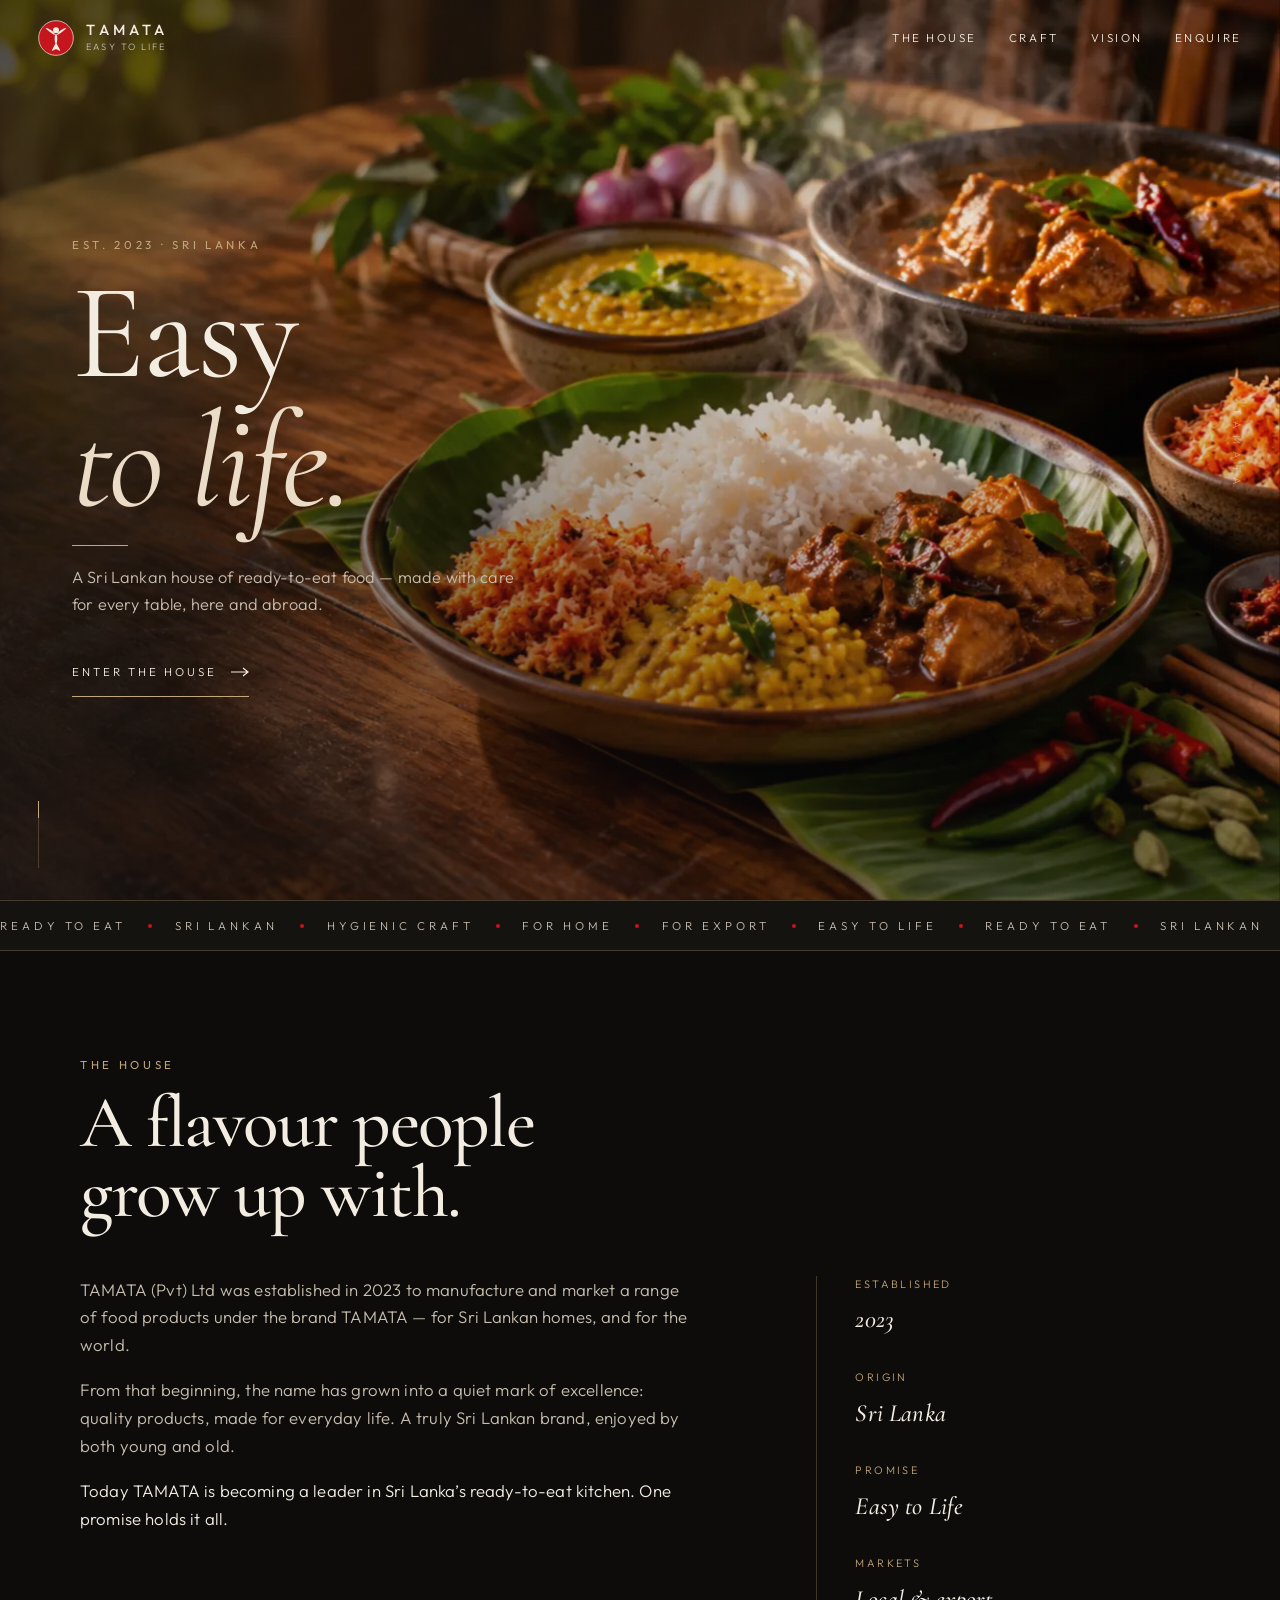
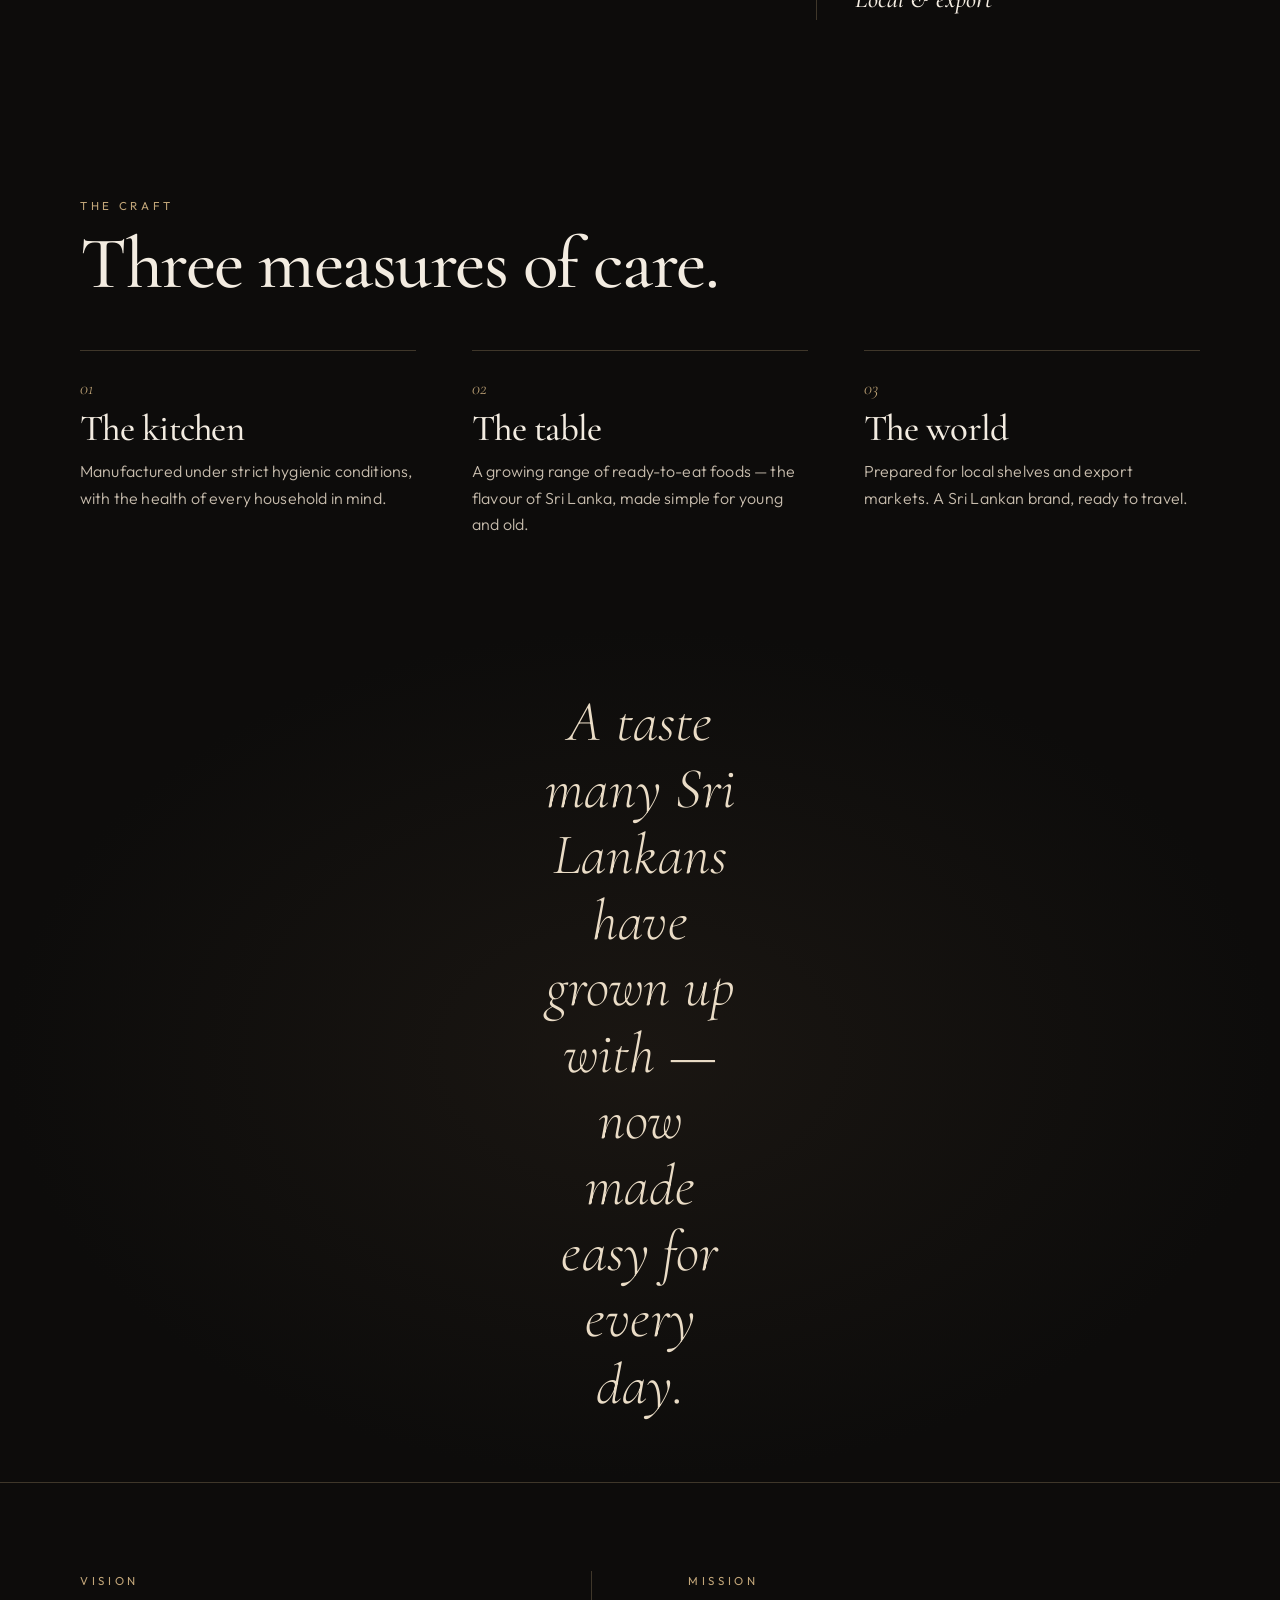
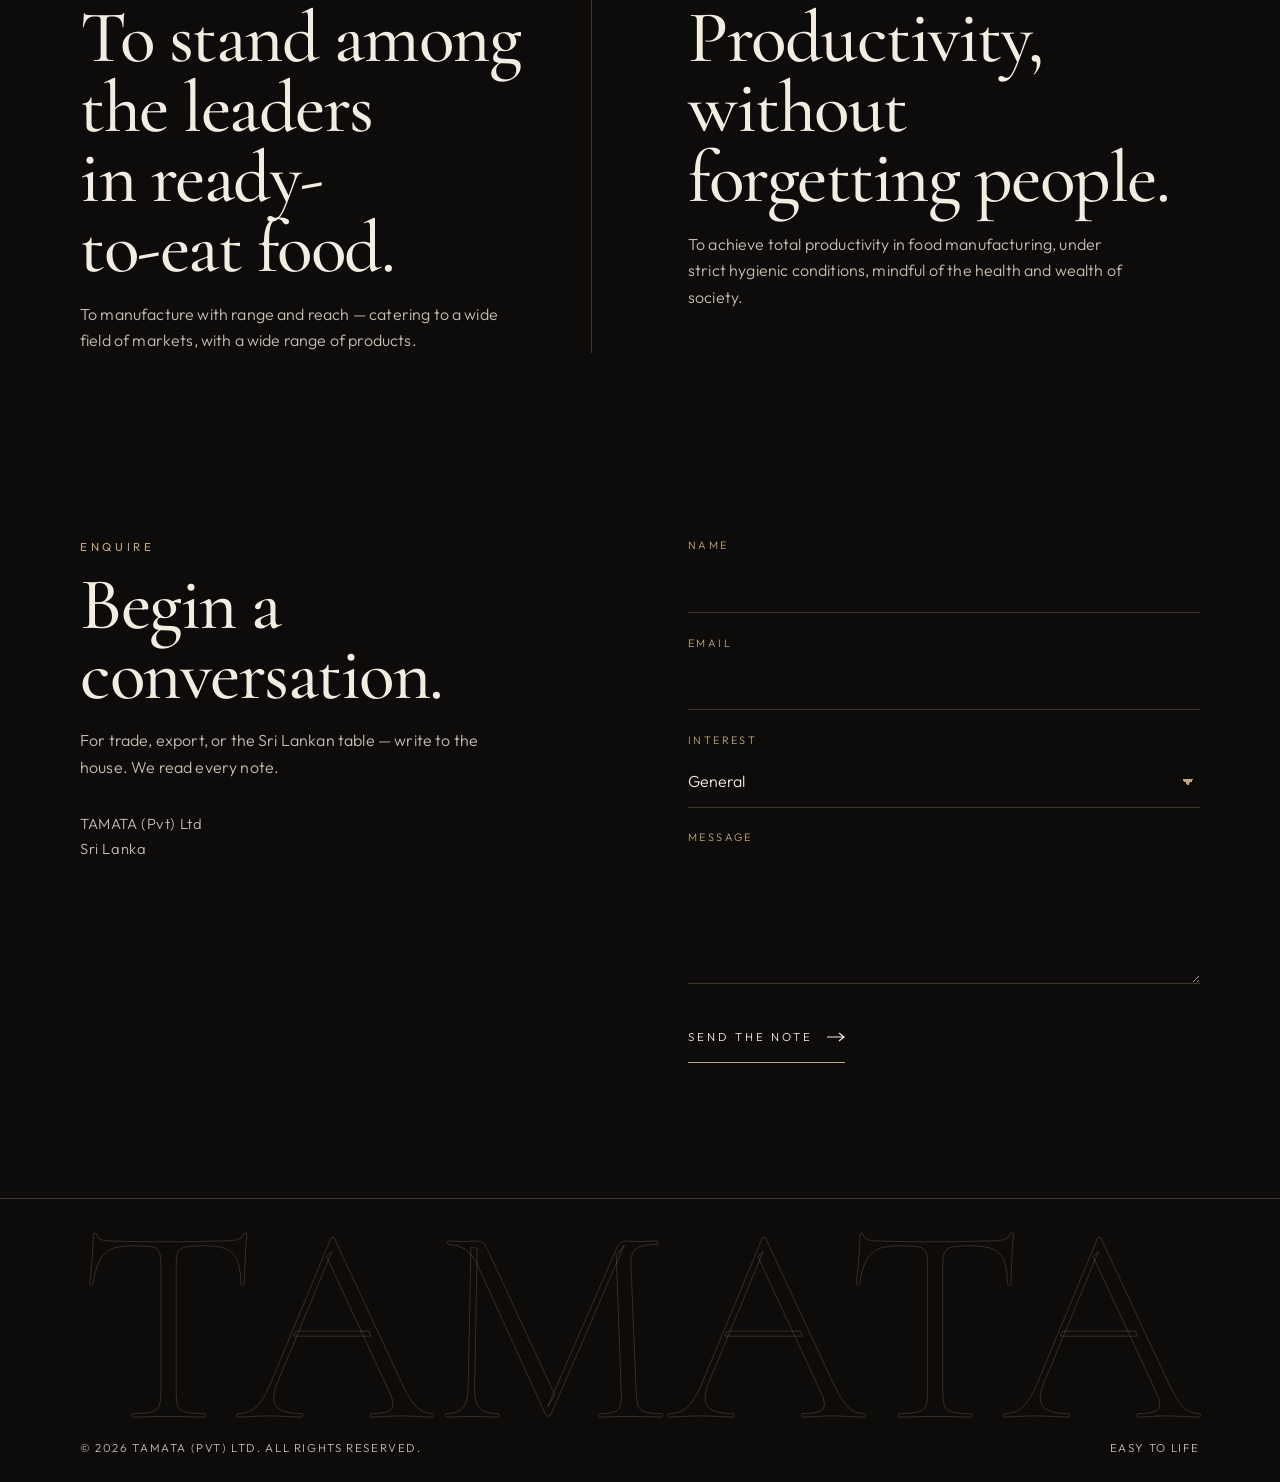
==== index.html @ 681fc290 "Publish the TAMATA Foods luxury one-page site. Co-authored-by: Cursor <cursoragent@cursor.com>" ====
<!DOCTYPE html>
<html lang="en">
<head>
  <script>document.documentElement.classList.add("js")</script>
  <meta charset="utf-8">
  <meta name="viewport" content="width=device-width, initial-scale=1">
  <title>TAMATA — Easy to Life</title>
  <meta name="description" content="TAMATA is a Sri Lankan house of ready-to-eat food, established in 2023. Quality products, made with care for local tables and export markets. Easy to Life.">
  <meta name="theme-color" content="#0d0c0b">
  <meta name="color-scheme" content="dark">
  <link rel="canonical" href="https://tamatafoods.com/">
  <link rel="icon" href="assets/favicon.svg" type="image/svg+xml">
  <link rel="apple-touch-icon" href="assets/apple-touch.png">
  <link rel="manifest" href="site.webmanifest">

  <meta property="og:type" content="website">
  <meta property="og:site_name" content="TAMATA">
  <meta property="og:title" content="TAMATA — Easy to Life">
  <meta property="og:description" content="A Sri Lankan house of ready-to-eat food. Crafted with care for every table — here, and abroad.">
  <meta property="og:url" content="https://tamatafoods.com/">
  <meta property="og:image" content="https://tamatafoods.com/assets/og.jpg">
  <meta property="og:image:width" content="1200">
  <meta property="og:image:height" content="630">
  <meta property="og:locale" content="en_LK">

  <meta name="twitter:card" content="summary_large_image">
  <meta name="twitter:title" content="TAMATA — Easy to Life">
  <meta name="twitter:description" content="A Sri Lankan house of ready-to-eat food. Crafted with care for every table — here, and abroad.">
  <meta name="twitter:image" content="https://tamatafoods.com/assets/og.jpg">

  <link rel="preload" as="image" href="assets/hero-800.webp" imagesrcset="assets/hero-800.webp 800w, assets/hero.webp 1600w" imagesizes="100vw" type="image/webp" fetchpriority="high">
  <link rel="preconnect" href="https://fonts.googleapis.com">
  <link rel="preconnect" href="https://fonts.gstatic.com" crossorigin>
  <link href="https://fonts.googleapis.com/css2?family=Cormorant+Garamond:ital,wght@0,400;0,500;0,600;1,400;1,500&family=Outfit:wght@300;400;500&display=swap" rel="stylesheet">
  <link rel="stylesheet" href="css/styles.css">

  <script type="application/ld+json">
  {
    "@context": "https://schema.org",
    "@graph": [
      {
        "@type": "Organization",
        "@id": "https://tamatafoods.com/#organization",
        "name": "TAMATA (Pvt) Ltd",
        "alternateName": "TAMATA",
        "url": "https://tamatafoods.com/",
        "logo": "https://tamatafoods.com/assets/logo.webp",
        "slogan": "Easy to Life",
        "foundingDate": "2023",
        "description": "TAMATA manufactures and markets ready-to-eat food products for Sri Lankan and export markets.",
        "address": {
          "@type": "PostalAddress",
          "addressCountry": "LK"
        },
        "brand": {
          "@type": "Brand",
          "name": "TAMATA"
        }
      },
      {
        "@type": "WebSite",
        "@id": "https://tamatafoods.com/#website",
        "url": "https://tamatafoods.com/",
        "name": "TAMATA",
        "publisher": { "@id": "https://tamatafoods.com/#organization" },
        "inLanguage": "en"
      }
    ]
  }
  </script>
</head>
<body>
  <a class="skip" href="#main">Skip to content</a>
  <div class="grain" aria-hidden="true"></div>

  <header class="nav" id="nav">
    <a class="brand" href="#top" aria-label="TAMATA home">
      <img class="brand-mark" src="assets/mark.svg" width="36" height="36" alt="">
      <span class="brand-text">
        <strong>TAMATA</strong>
        <small>Easy to Life</small>
      </span>
    </a>

    <nav class="nav-links" aria-label="Primary">
      <a href="#story">The house</a>
      <a href="#craft">Craft</a>
      <a href="#vision">Vision</a>
      <a href="#contact">Enquire</a>
    </nav>

    <button class="nav-toggle" type="button" aria-expanded="false" aria-controls="menu" aria-label="Open menu">
      <span></span>
      <span></span>
    </button>
  </header>

  <div class="menu" id="menu" hidden>
    <a href="#story">The house</a>
    <a href="#craft">Craft</a>
    <a href="#vision">Vision</a>
    <a href="#contact">Enquire</a>
  </div>

  <main id="main">
    <section class="hero" id="top">
      <picture class="hero-media">
        <source type="image/webp" srcset="assets/hero-800.webp 800w, assets/hero.webp 1600w" sizes="100vw">
        <img
          src="assets/hero.jpg"
          srcset="assets/hero-800.jpg 800w, assets/hero.jpg 1600w"
          sizes="100vw"
          width="1600"
          height="901"
          alt="Sri Lankan rice and curry served on a banana leaf, with dhal, sambol and spices"
          fetchpriority="high"
          decoding="async"
        >
      </picture>
      <div class="hero-veil"></div>

      <div class="hero-copy">
        <p class="eyebrow reveal">Est. 2023 · Sri Lanka</p>
        <h1 class="reveal delay-1">
          Easy<br>
          <em>to life.</em>
        </h1>
        <span class="rule reveal delay-2"></span>
        <p class="lede reveal delay-3">A Sri Lankan house of ready-to-eat food — made with care for every table, here and abroad.</p>
        <a class="cta reveal delay-4" href="#story">
          <span>Enter the house</span>
          <svg width="18" height="10" viewBox="0 0 18 10" aria-hidden="true"><path d="M0 5h16M12 1l5 4-5 4" fill="none" stroke="currentColor" stroke-width="1.2"/></svg>
        </a>
      </div>

      <p class="hero-spine" aria-hidden="true">TAMATA</p>
      <a class="scroll-cue" href="#story" aria-label="Scroll to the story">
        <i></i>
      </a>
    </section>

    <div class="ticker" aria-hidden="true">
      <div class="ticker-track">
        <span>Ready to eat</span><i></i>
        <span>Sri Lankan</span><i></i>
        <span>Hygienic craft</span><i></i>
        <span>For home</span><i></i>
        <span>For export</span><i></i>
        <span>Easy to life</span><i></i>
        <span>Ready to eat</span><i></i>
        <span>Sri Lankan</span><i></i>
        <span>Hygienic craft</span><i></i>
        <span>For home</span><i></i>
        <span>For export</span><i></i>
        <span>Easy to life</span><i></i>
      </div>
    </div>

    <section class="story" id="story">
      <div class="wrap">
        <div class="story-intro reveal">
          <p class="eyebrow">The house</p>
          <h2>A flavour people<br>grow up with.</h2>
        </div>

        <div class="story-grid">
          <div class="story-copy reveal">
            <p>TAMATA (Pvt) Ltd was established in 2023 to manufacture and market a range of food products under the brand TAMATA — for Sri Lankan homes, and for the world.</p>
            <p>From that beginning, the name has grown into a quiet mark of excellence: quality products, made for everyday life. A truly Sri Lankan brand, enjoyed by both young and old.</p>
            <p class="story-end">Today TAMATA is becoming a leader in Sri Lanka’s ready-to-eat kitchen. One promise holds it all.</p>
          </div>

          <aside class="facts reveal delay-1">
            <div>
              <span>Established</span>
              <strong>2023</strong>
            </div>
            <div>
              <span>Origin</span>
              <strong>Sri Lanka</strong>
            </div>
            <div>
              <span>Promise</span>
              <strong>Easy to Life</strong>
            </div>
            <div>
              <span>Markets</span>
              <strong>Local &amp; export</strong>
            </div>
          </aside>
        </div>
      </div>
    </section>

    <section class="craft" id="craft">
      <div class="wrap">
        <header class="section-head reveal">
          <p class="eyebrow">The craft</p>
          <h2>Three measures of care.</h2>
        </header>

        <ol class="pillars">
          <li class="reveal">
            <span>01</span>
            <h3>The kitchen</h3>
            <p>Manufactured under strict hygienic conditions, with the health of every household in mind.</p>
          </li>
          <li class="reveal delay-1">
            <span>02</span>
            <h3>The table</h3>
            <p>A growing range of ready-to-eat foods — the flavour of Sri Lanka, made simple for young and old.</p>
          </li>
          <li class="reveal delay-2">
            <span>03</span>
            <h3>The world</h3>
            <p>Prepared for local shelves and export markets. A Sri Lankan brand, ready to travel.</p>
          </li>
        </ol>
      </div>
    </section>

    <section class="statement" aria-label="Brand promise">
      <blockquote class="reveal">
        <p>A taste many Sri Lankans have grown up with — now made easy for every day.</p>
      </blockquote>
    </section>

    <section class="vision" id="vision">
      <div class="wrap vision-grid">
        <article class="reveal">
          <p class="eyebrow">Vision</p>
          <h2>To stand among the leaders in ready-to-eat food.</h2>
          <p>To manufacture with range and reach — catering to a wide field of markets, with a wide range of products.</p>
        </article>
        <article class="reveal delay-1">
          <p class="eyebrow">Mission</p>
          <h2>Productivity, without forgetting people.</h2>
          <p>To achieve total productivity in food manufacturing, under strict hygienic conditions, mindful of the health and wealth of society.</p>
        </article>
      </div>
    </section>

    <section class="contact" id="contact">
      <div class="wrap contact-grid">
        <div class="contact-copy reveal">
          <p class="eyebrow">Enquire</p>
          <h2>Begin a conversation.</h2>
          <p>For trade, export, or the Sri Lankan table — write to the house. We read every note.</p>
          <p class="contact-meta">TAMATA (Pvt) Ltd<br>Sri Lanka</p>
        </div>

        <form class="form reveal delay-1" name="contact" method="POST" data-netlify="true" netlify-honeypot="bot-field" action="/#contact">
          <input type="hidden" name="form-name" value="contact">
          <p class="honeypot" aria-hidden="true">
            <label>Don’t fill this in <input name="bot-field" tabindex="-1" autocomplete="off"></label>
          </p>

          <label>
            <span>Name</span>
            <input type="text" name="name" required autocomplete="name">
          </label>
          <label>
            <span>Email</span>
            <input type="email" name="email" required autocomplete="email">
          </label>
          <label>
            <span>Interest</span>
            <select name="interest">
              <option value="General">General</option>
              <option value="Local trade">Local trade</option>
              <option value="Export">Export</option>
              <option value="Partnership">Partnership</option>
            </select>
          </label>
          <label>
            <span>Message</span>
            <textarea name="message" rows="4" required></textarea>
          </label>
          <button class="cta" type="submit">
            <span>Send the note</span>
            <svg width="18" height="10" viewBox="0 0 18 10" aria-hidden="true"><path d="M0 5h16M12 1l5 4-5 4" fill="none" stroke="currentColor" stroke-width="1.2"/></svg>
          </button>
          <p class="form-status" role="status" aria-live="polite"></p>
        </form>
      </div>
    </section>
  </main>

  <footer class="footer">
    <p class="footer-word" aria-hidden="true">TAMATA</p>
    <div class="wrap footer-bar">
      <p>© <span id="year">2026</span> TAMATA (Pvt) Ltd. All rights reserved.</p>
      <p>Easy to Life</p>
    </div>
  </footer>

  <script src="js/main.js" defer></script>
</body>
</html>
---- css/styles.css ----
:root {
  --ink: #0d0c0b;
  --ink-2: #151310;
  --ink-3: #1c1915;
  --cream: #f3ece1;
  --cream-dim: #c8bdae;
  --gold: #c2a679;
  --gold-soft: rgba(194, 166, 121, 0.28);
  --red: #c4161c;
  --ease: cubic-bezier(0.22, 1, 0.36, 1);
  --nav: 4.75rem;
}

*,
*::before,
*::after {
  box-sizing: border-box;
  margin: 0;
  padding: 0;
}

html {
  scroll-behavior: smooth;
  scroll-padding-top: var(--nav);
  background: var(--ink);
}

body {
  font-family: Outfit, "Segoe UI", sans-serif;
  font-weight: 300;
  color: var(--cream);
  background: var(--ink);
  line-height: 1.65;
  letter-spacing: 0.01em;
  overflow-x: hidden;
  -webkit-font-smoothing: antialiased;
  text-rendering: optimizeLegibility;
}

img,
svg {
  display: block;
  max-width: 100%;
}

a {
  color: inherit;
  text-decoration: none;
}

button,
input,
select,
textarea {
  font: inherit;
  color: inherit;
  background: none;
  border: 0;
}

button {
  cursor: pointer;
}

h1,
h2,
h3 {
  font-family: "Cormorant Garamond", Palatino, serif;
  font-weight: 500;
  line-height: 0.95;
  letter-spacing: -0.02em;
  text-wrap: balance;
}

.skip {
  position: absolute;
  left: 1rem;
  top: -4rem;
  z-index: 200;
  padding: 0.6rem 1rem;
  background: var(--cream);
  color: var(--ink);
}

.skip:focus {
  top: 1rem;
}

.grain {
  position: fixed;
  inset: 0;
  z-index: 90;
  pointer-events: none;
  opacity: 0.035;
  mix-blend-mode: overlay;
  background-image: url("data:image/svg+xml;utf8,<svg xmlns='http://www.w3.org/2000/svg' width='180' height='180'><filter id='n'><feTurbulence type='fractalNoise' baseFrequency='.85' numOctaves='2' stitchTiles='stitch'/></filter><rect width='100%' height='100%' filter='url(%23n)'/></svg>");
}

.wrap {
  width: min(1120px, calc(100% - 3rem));
  margin-inline: auto;
}

.eyebrow {
  font-size: 0.72rem;
  font-weight: 400;
  letter-spacing: 0.32em;
  text-transform: uppercase;
  color: var(--gold);
}

.rule {
  display: block;
  width: 3.5rem;
  height: 1px;
  background: var(--gold);
}

/* Nav */
.nav {
  position: fixed;
  inset: 0 0 auto;
  z-index: 100;
  display: flex;
  align-items: center;
  justify-content: space-between;
  height: var(--nav);
  padding: 0 1.5rem;
  transition: background 0.5s var(--ease), backdrop-filter 0.5s var(--ease), border-color 0.5s var(--ease);
  border-bottom: 1px solid transparent;
}

.nav.is-scrolled {
  background: rgba(13, 12, 11, 0.72);
  backdrop-filter: blur(18px);
  -webkit-backdrop-filter: blur(18px);
  border-bottom-color: var(--gold-soft);
}

.nav.is-scrolled .nav-links a {
  text-shadow: none;
}

.brand {
  display: flex;
  align-items: center;
  gap: 0.75rem;
}

.brand-mark {
  width: 36px;
  height: 36px;
}

.brand-text {
  display: flex;
  flex-direction: column;
  line-height: 1;
}

.brand-text strong {
  font-family: Outfit, sans-serif;
  font-size: 0.92rem;
  font-weight: 500;
  letter-spacing: 0.28em;
}

.brand-text small {
  margin-top: 0.28rem;
  font-size: 0.58rem;
  letter-spacing: 0.22em;
  text-transform: uppercase;
  color: var(--cream-dim);
}

.nav-links {
  display: none;
  gap: 2rem;
}

.nav-links a {
  font-size: 0.72rem;
  letter-spacing: 0.22em;
  text-transform: uppercase;
  color: var(--cream);
  position: relative;
  text-shadow: 0 1px 10px rgba(13, 12, 11, 0.4);
}

.nav-links a::after {
  content: "";
  position: absolute;
  left: 0;
  bottom: -0.35rem;
  width: 100%;
  height: 1px;
  background: var(--gold);
  transform: scaleX(0);
  transform-origin: left;
  transition: transform 0.45s var(--ease);
}

.nav-links a:hover,
.nav-links a:focus-visible {
  color: var(--cream);
}

.nav-links a:hover::after,
.nav-links a:focus-visible::after {
  transform: scaleX(1);
}

.nav-toggle {
  width: 2.2rem;
  height: 1.4rem;
  position: relative;
}

.nav-toggle span {
  position: absolute;
  left: 0;
  width: 100%;
  height: 1px;
  background: var(--cream);
  transition: transform 0.4s var(--ease), top 0.4s var(--ease);
}

.nav-toggle span:first-child {
  top: 0.35rem;
}

.nav-toggle span:last-child {
  top: 0.95rem;
}

.nav-toggle.is-open span:first-child {
  top: 0.65rem;
  transform: rotate(40deg);
}

.nav-toggle.is-open span:last-child {
  top: 0.65rem;
  transform: rotate(-40deg);
}

.menu {
  position: fixed;
  inset: 0;
  z-index: 95;
  background: var(--ink);
  display: flex;
  flex-direction: column;
  justify-content: center;
  gap: 1.4rem;
  padding: 5rem 1.75rem;
}

.menu[hidden] {
  display: none;
}

.menu a {
  font-family: "Cormorant Garamond", serif;
  font-size: clamp(2.4rem, 10vw, 4rem);
  font-style: italic;
  color: var(--cream);
}

.menu a:hover,
.menu a:focus-visible {
  color: var(--gold);
}

body.menu-open {
  overflow: hidden;
}

/* Hero */
.hero {
  position: relative;
  min-height: 100svh;
  display: flex;
  flex-direction: column;
  overflow: hidden;
}

.hero-media {
  position: relative;
  height: 58svh;
  min-height: 18rem;
  width: 100%;
}

.hero-media img {
  position: absolute;
  inset: 0;
  width: 100%;
  height: 100%;
  object-fit: cover;
  object-position: 78% 50%;
  animation: ken 22s var(--ease) both;
}

.hero-veil {
  position: absolute;
  top: 0;
  left: 0;
  right: 0;
  height: 58svh;
  background:
    linear-gradient(180deg, rgba(13, 12, 11, 0.42) 0%, rgba(13, 12, 11, 0.08) 42%, rgba(13, 12, 11, 0.55) 100%);
  pointer-events: none;
}

.hero-copy {
  position: relative;
  z-index: 2;
  width: min(720px, calc(100% - 3rem));
  margin: 0;
  padding: 2.1rem 1.5rem 4.2rem;
  background: var(--ink);
}

.hero h1 {
  margin: 0.9rem 0 1.15rem;
  font-size: clamp(4.2rem, 16vw, 8.5rem);
  font-weight: 400;
}

.hero h1 em {
  font-style: italic;
  color: #eadcc6;
}

.hero .lede {
  max-width: 28rem;
  margin: 1.15rem 0 1.8rem;
  color: var(--cream-dim);
  font-size: 1.02rem;
}

.hero-spine {
  display: none;
}

.scroll-cue {
  position: absolute;
  right: 1.4rem;
  bottom: 1.6rem;
  z-index: 2;
  width: 1px;
  height: 4.2rem;
  background: var(--gold-soft);
}

.scroll-cue i {
  display: block;
  width: 1px;
  height: 1.1rem;
  background: var(--gold);
  animation: drip 2.2s var(--ease) infinite;
}

.cta {
  display: inline-flex;
  align-items: center;
  gap: 0.85rem;
  padding: 0.95rem 0;
  font-size: 0.72rem;
  letter-spacing: 0.26em;
  text-transform: uppercase;
  color: var(--cream);
  border-bottom: 1px solid var(--gold);
  width: fit-content;
  transition: gap 0.45s var(--ease), color 0.3s var(--ease);
}

.cta:hover,
.cta:focus-visible {
  gap: 1.15rem;
  color: var(--gold);
}

/* Ticker */
.ticker {
  border-block: 1px solid var(--gold-soft);
  overflow: hidden;
  padding: 0.95rem 0;
  background: var(--ink-2);
}

.ticker-track {
  display: flex;
  align-items: center;
  gap: 1.4rem;
  width: max-content;
  animation: marquee 38s linear infinite;
  font-size: 0.72rem;
  letter-spacing: 0.34em;
  text-transform: uppercase;
  color: var(--cream-dim);
}

.ticker-track i {
  width: 4px;
  height: 4px;
  border-radius: 50%;
  background: var(--red);
  flex: 0 0 auto;
}

/* Story */
.story,
.craft,
.vision,
.contact {
  scroll-margin-top: 1rem;
}

.story {
  padding: 6.5rem 0 5rem;
}

.story-intro h2,
.section-head h2,
.vision h2,
.contact h2 {
  margin-top: 0.85rem;
  font-size: clamp(2.4rem, 7vw, 4.6rem);
}

.story-grid {
  display: grid;
  gap: 2.8rem;
  margin-top: 3rem;
}

.story-copy p + p {
  margin-top: 1.1rem;
}

.story-copy {
  color: var(--cream-dim);
  font-size: 1.05rem;
  max-width: 38rem;
}

.story-end {
  color: var(--cream);
}

.facts {
  display: grid;
  grid-template-columns: 1fr 1fr;
  gap: 1.5rem 1.2rem;
  align-content: start;
  padding-top: 0.4rem;
  border-top: 1px solid var(--gold-soft);
}

.facts span {
  display: block;
  font-size: 0.68rem;
  letter-spacing: 0.22em;
  text-transform: uppercase;
  color: var(--gold);
  margin-bottom: 0.35rem;
}

.facts strong {
  font-family: "Cormorant Garamond", serif;
  font-size: 1.55rem;
  font-weight: 500;
  font-style: italic;
}

/* Craft */
.craft {
  padding: 6rem 0 5.5rem;
}

.pillars {
  list-style: none;
  display: grid;
  gap: 2.4rem;
  margin-top: 3.2rem;
  counter-reset: none;
}

.pillars li {
  padding-top: 1.4rem;
  border-top: 1px solid var(--gold-soft);
}

.pillars span {
  font-family: "Cormorant Garamond", serif;
  font-size: 1.15rem;
  font-style: italic;
  color: var(--gold);
}

.pillars h3 {
  margin: 0.55rem 0 0.7rem;
  font-size: 2.3rem;
}

.pillars p {
  color: var(--cream-dim);
  max-width: 22rem;
}

/* Statement */
.statement {
  min-height: 70svh;
  display: grid;
  place-items: center;
  padding: 4rem 1.5rem;
  background:
    radial-gradient(ellipse at center, #1a1612 0%, var(--ink) 70%);
}

.statement blockquote {
  max-width: 18ch;
  text-align: center;
}

.statement p {
  font-family: "Cormorant Garamond", serif;
  font-size: clamp(2rem, 7vw, 3.6rem);
  font-style: italic;
  line-height: 1.15;
  color: #eadcc6;
}

/* Vision */
.vision {
  padding: 5.5rem 0;
  border-top: 1px solid var(--gold-soft);
}

.vision-grid {
  display: grid;
  gap: 3.2rem;
}

.vision p:not(.eyebrow) {
  margin-top: 1.1rem;
  color: var(--cream-dim);
  max-width: 28rem;
}

/* Contact */
.contact {
  padding: 6rem 0;
}

.contact-grid {
  display: grid;
  gap: 3rem;
}

.contact-copy p:not(.eyebrow) {
  margin-top: 1.1rem;
  color: var(--cream-dim);
  max-width: 28rem;
}

.contact-meta {
  margin-top: 2rem !important;
  font-size: 0.92rem;
  letter-spacing: 0.04em;
}

.form {
  display: grid;
  gap: 1.35rem;
}

.form label {
  display: grid;
  gap: 0.45rem;
}

.form label span {
  font-size: 0.68rem;
  letter-spacing: 0.22em;
  text-transform: uppercase;
  color: var(--gold);
}

.form input,
.form select,
.form textarea {
  width: 100%;
  padding: 0.7rem 0 0.75rem;
  border-bottom: 1px solid var(--gold-soft);
  border-radius: 0;
  outline: none;
  transition: border-color 0.3s var(--ease);
}

.form textarea {
  resize: vertical;
  min-height: 6.5rem;
}

.form input:focus,
.form select:focus,
.form textarea:focus {
  border-bottom-color: var(--gold);
}

.form select {
  appearance: none;
  background-image: linear-gradient(45deg, transparent 50%, var(--gold) 50%), linear-gradient(135deg, var(--gold) 50%, transparent 50%);
  background-position: calc(100% - 12px) 50%, calc(100% - 6px) 50%;
  background-size: 6px 6px, 6px 6px;
  background-repeat: no-repeat;
}

.form .cta {
  margin-top: 0.4rem;
  justify-self: start;
}

.form-status {
  min-height: 1.2em;
  font-size: 0.92rem;
  color: var(--gold);
}

.honeypot {
  position: absolute;
  left: -9999px;
  height: 0;
  overflow: hidden;
}

.form.is-sent {
  pointer-events: none;
}

/* Footer */
.footer {
  overflow: hidden;
  border-top: 1px solid var(--gold-soft);
}

.footer-word {
  font-family: "Cormorant Garamond", serif;
  font-size: 22vw;
  line-height: 0.78;
  text-align: center;
  color: transparent;
  -webkit-text-stroke: 1px rgba(194, 166, 121, 0.22);
  user-select: none;
  margin-top: 1.2rem;
}

.footer-bar {
  display: flex;
  justify-content: space-between;
  flex-wrap: wrap;
  gap: 1rem;
  padding: 0 0 1.6rem;
  font-size: 0.72rem;
  letter-spacing: 0.14em;
  text-transform: uppercase;
  color: var(--cream-dim);
}

/* Reveals */
.reveal {
  opacity: 0;
  transform: translateY(22px);
  animation: rise 1s var(--ease) forwards;
}

.delay-1 { animation-delay: 0.12s; transition-delay: 0.12s; }
.delay-2 { animation-delay: 0.22s; transition-delay: 0.22s; }
.delay-3 { animation-delay: 0.34s; transition-delay: 0.34s; }
.delay-4 { animation-delay: 0.46s; transition-delay: 0.46s; }

.hero .reveal {
  animation-play-state: running;
}

html.js main .story .reveal,
html.js main .craft .reveal,
html.js main .statement .reveal,
html.js main .vision .reveal,
html.js main .contact .reveal {
  animation: none;
  opacity: 0;
  transform: translateY(28px);
  transition: opacity 0.9s var(--ease), transform 0.9s var(--ease);
}

html.js main .is-in .reveal,
html.js main .reveal.is-in {
  opacity: 1;
  transform: none;
}

@keyframes rise {
  to {
    opacity: 1;
    transform: none;
  }
}

@keyframes ken {
  from { transform: scale(1.08); }
  to { transform: scale(1); }
}

@keyframes drip {
  0% { transform: translateY(0); opacity: 1; }
  80%, 100% { transform: translateY(3rem); opacity: 0; }
}

@keyframes marquee {
  from { transform: translateX(0); }
  to { transform: translateX(-50%); }
}

/* Focus */
:focus-visible {
  outline: 1px solid var(--gold);
  outline-offset: 4px;
}

::selection {
  background: var(--red);
  color: #fff;
}

/* Desktop */
@media (min-width: 860px) {
  .wrap {
    width: min(1120px, calc(100% - 5.5rem));
  }

  .nav {
    padding: 0 2.4rem;
  }

  .nav-toggle {
    display: none;
  }

  .nav-links {
    display: flex;
  }

  .hero {
    display: grid;
    align-items: center;
  }

  .hero-media {
    position: absolute;
    inset: 0;
    height: auto;
    min-height: 0;
  }

  .hero-media img {
    object-position: center right;
  }

  .hero-veil {
    inset: 0;
    height: auto;
    background:
      linear-gradient(90deg, rgba(13, 12, 11, 0.62) 0%, rgba(13, 12, 11, 0.28) 38%, rgba(13, 12, 11, 0.05) 68%, transparent 100%),
      linear-gradient(180deg, rgba(13, 12, 11, 0.35) 0%, transparent 28%, rgba(13, 12, 11, 0.45) 100%);
  }

  .hero-copy {
    margin: 2rem 0 0 4.5rem;
    padding: 0;
    background: none;
  }

  .hero-spine {
    display: block;
    position: absolute;
    right: 2.2rem;
    top: 50%;
    z-index: 2;
    writing-mode: vertical-rl;
    letter-spacing: 0.62em;
    font-size: 0.68rem;
    text-transform: uppercase;
    color: rgba(243, 236, 225, 0.42);
    transform: translateY(-50%);
  }

  .scroll-cue {
    left: 2.4rem;
    right: auto;
    bottom: 2rem;
  }

  .story-grid {
    grid-template-columns: 1.25fr 0.75fr;
    gap: 6rem;
    align-items: start;
  }

  .facts {
    border-top: 0;
    border-left: 1px solid var(--gold-soft);
    padding: 0 0 0 2.4rem;
    grid-template-columns: 1fr;
    gap: 1.8rem;
  }

  .pillars {
    grid-template-columns: repeat(3, 1fr);
    gap: 3.5rem;
  }

  .vision-grid,
  .contact-grid {
    grid-template-columns: 1fr 1fr;
    gap: 6rem;
    align-items: start;
  }

  .vision-grid article:first-child {
    padding-right: 2rem;
    border-right: 1px solid var(--gold-soft);
  }
}

@media (prefers-reduced-motion: reduce) {
  html { scroll-behavior: auto; }
  *,
  *::before,
  *::after {
    animation: none !important;
    transition: none !important;
  }
  .reveal {
    opacity: 1;
    transform: none;
  }
  .hero-media img {
    transform: none;
  }
}
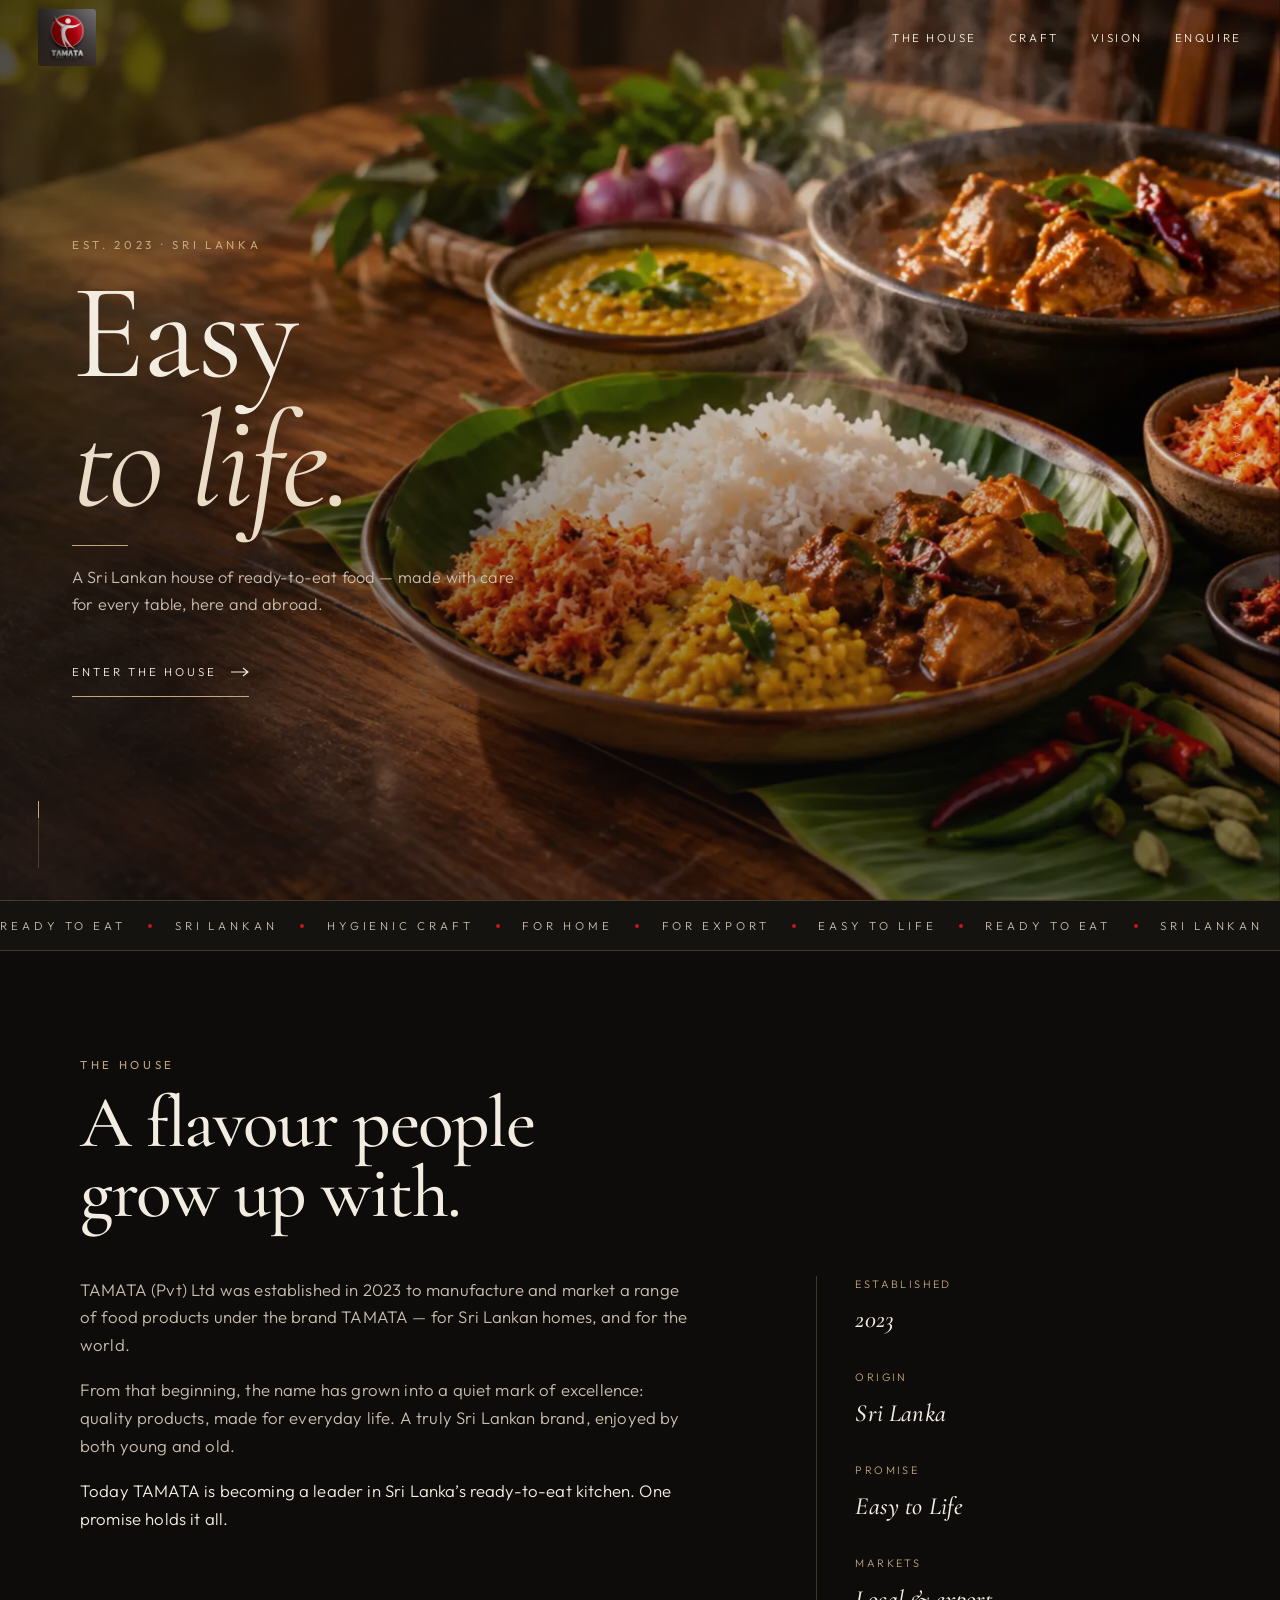
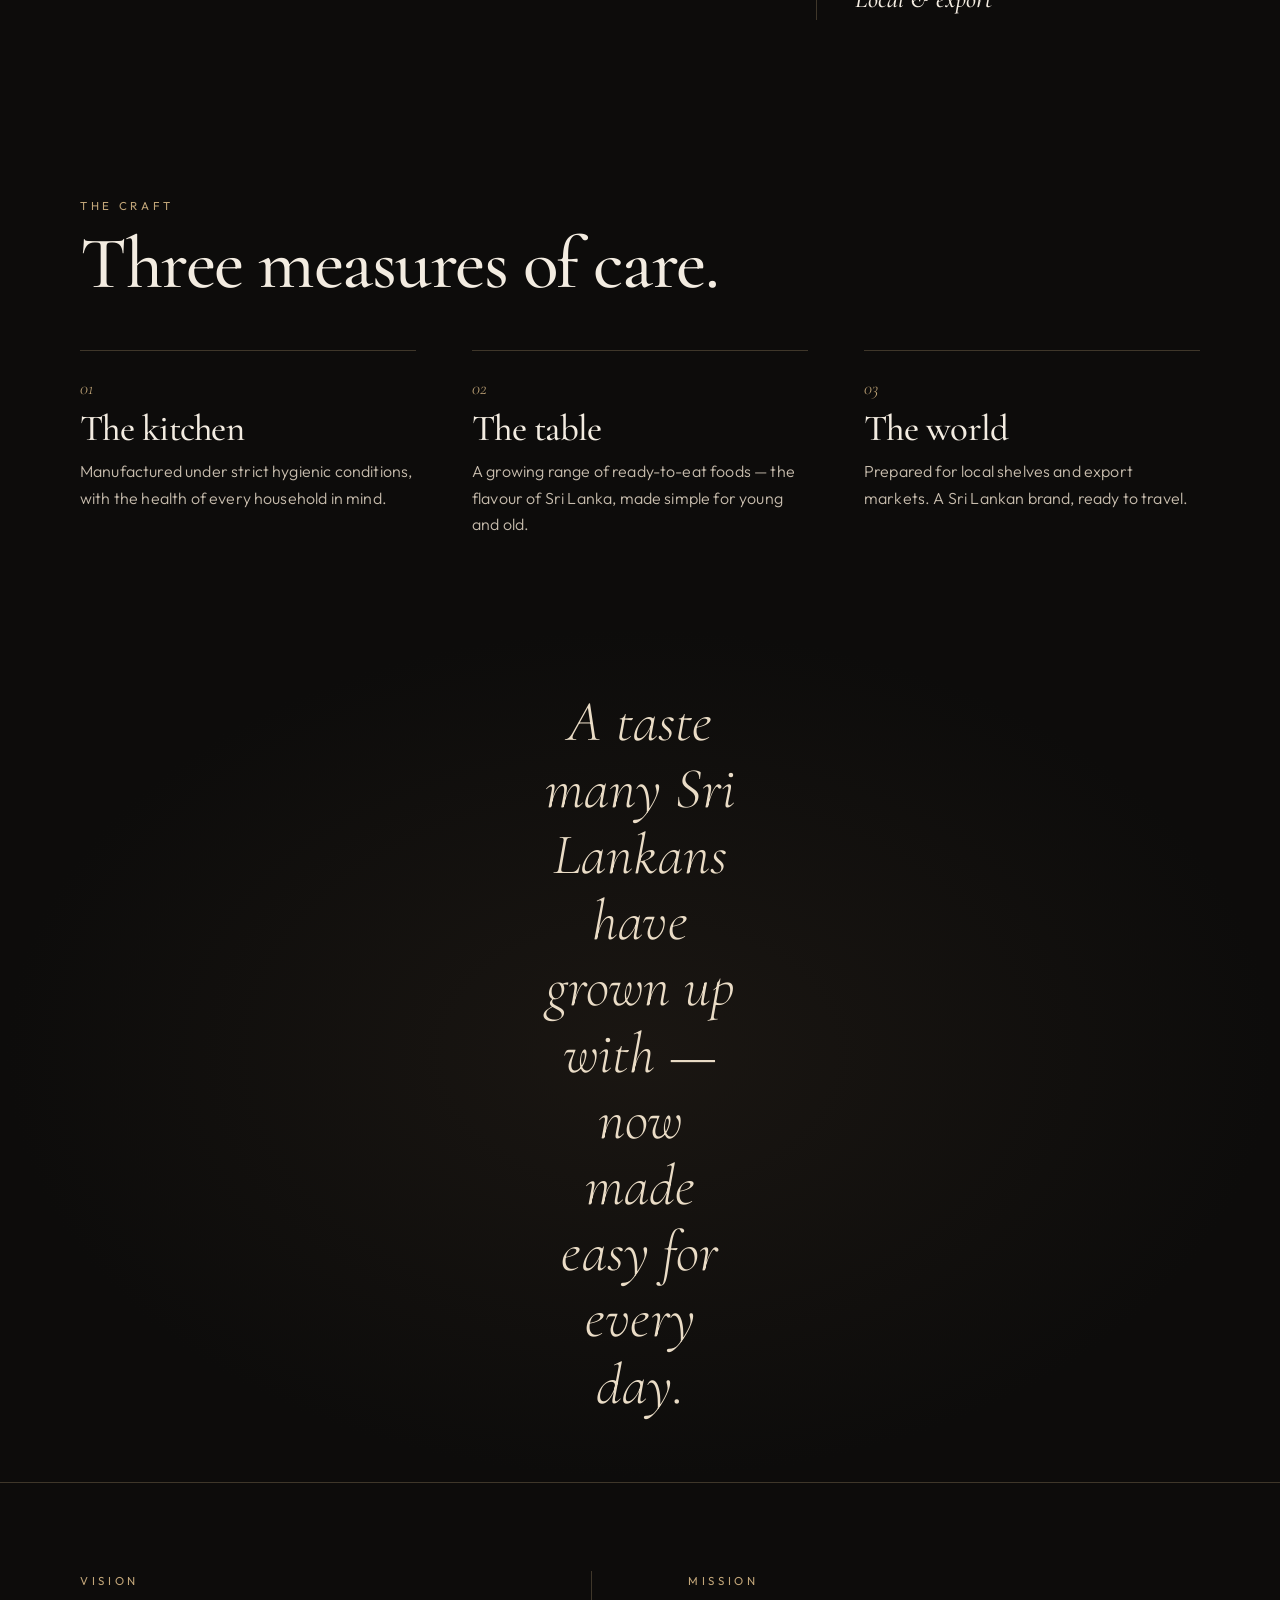
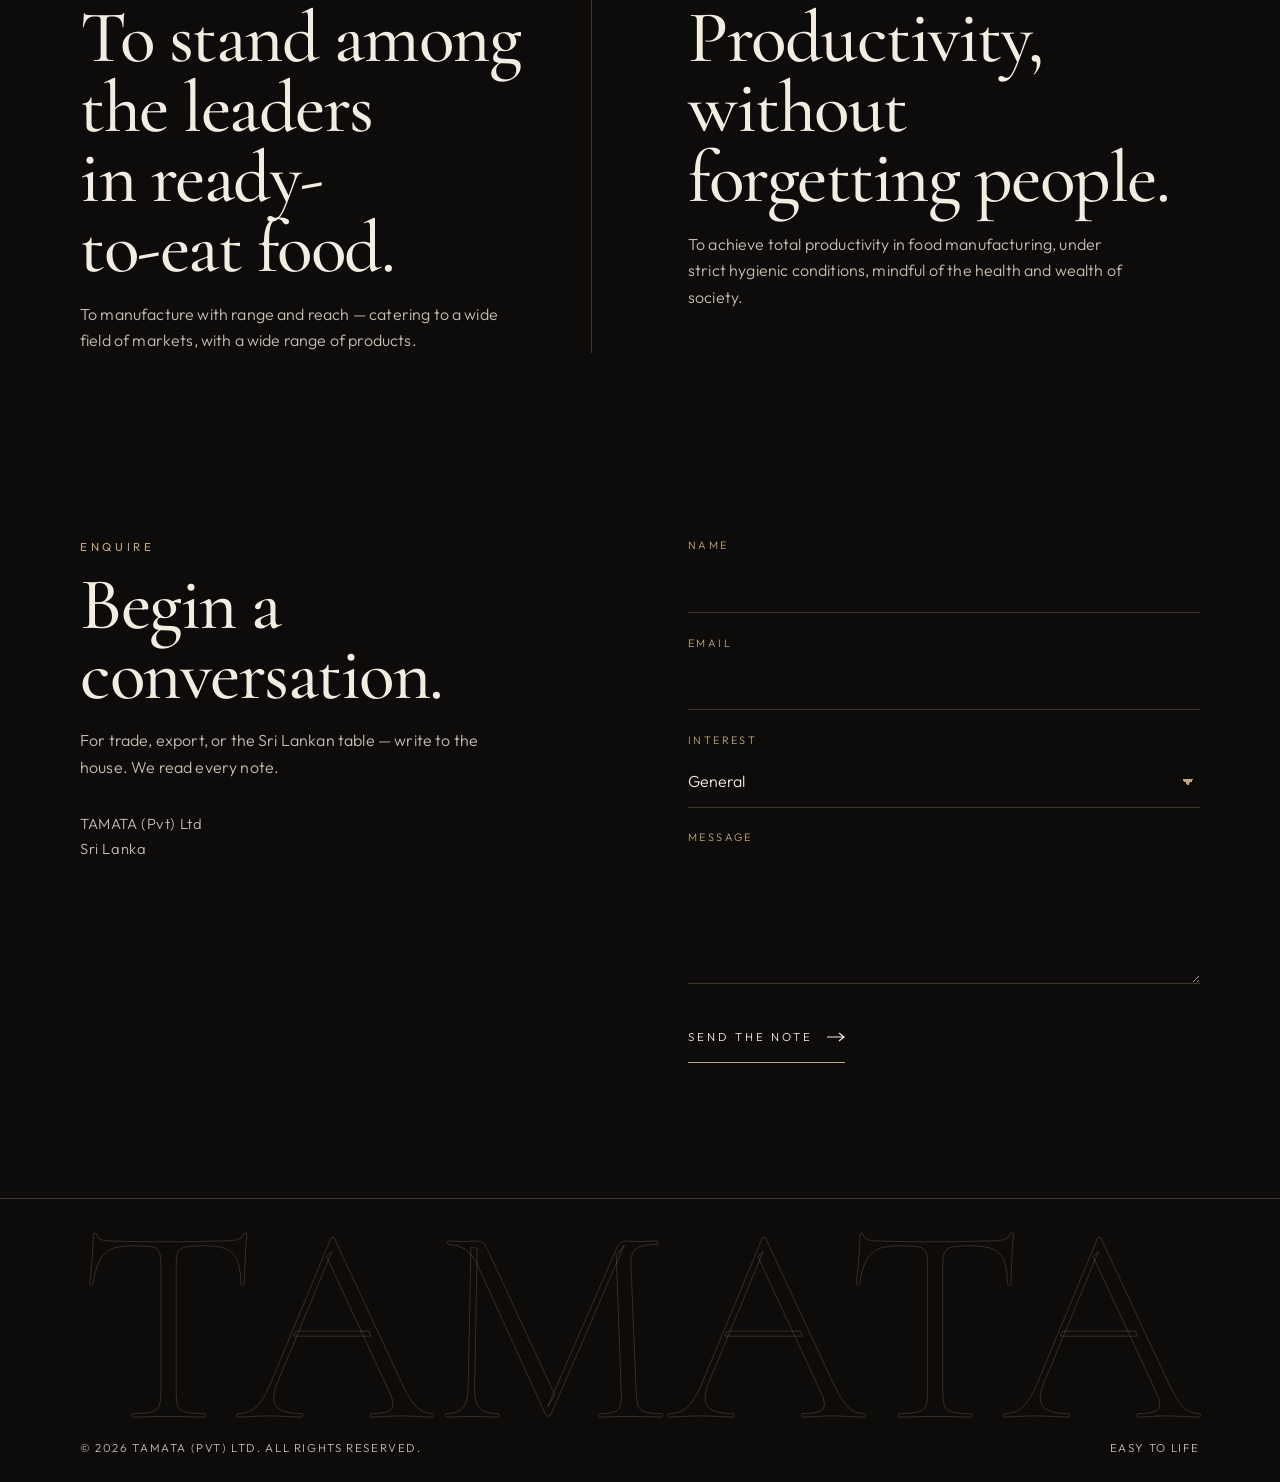
==== commit ea37e1f1: "Use the official TAMATA logo in the header and site icons. Co-authored-by: Cursor <cursoragent@curso" ====
--- a/index.html
+++ b/index.html
@@ -9,7 +9,7 @@
   <meta name="theme-color" content="#0d0c0b">
   <meta name="color-scheme" content="dark">
   <link rel="canonical" href="https://tamatafoods.com/">
-  <link rel="icon" href="assets/favicon.svg" type="image/svg+xml">
+  <link rel="icon" href="assets/logo.webp" type="image/webp">
   <link rel="apple-touch-icon" href="assets/apple-touch.png">
   <link rel="manifest" href="site.webmanifest">
 
@@ -75,11 +75,7 @@
 
   <header class="nav" id="nav">
     <a class="brand" href="#top" aria-label="TAMATA home">
-      <img class="brand-mark" src="assets/mark.svg" width="36" height="36" alt="">
-      <span class="brand-text">
-        <strong>TAMATA</strong>
-        <small>Easy to Life</small>
-      </span>
+      <img class="brand-logo" src="assets/logo.webp" width="160" height="160" alt="TAMATA — Easy to Life">
     </a>
 
     <nav class="nav-links" aria-label="Primary">
--- a/css/styles.css
+++ b/css/styles.css
@@ -144,33 +144,12 @@
 .brand {
   display: flex;
   align-items: center;
-  gap: 0.75rem;
-}
-
-.brand-mark {
-  width: 36px;
-  height: 36px;
-}
-
-.brand-text {
-  display: flex;
-  flex-direction: column;
-  line-height: 1;
-}
-
-.brand-text strong {
-  font-family: Outfit, sans-serif;
-  font-size: 0.92rem;
-  font-weight: 500;
-  letter-spacing: 0.28em;
-}
-
-.brand-text small {
-  margin-top: 0.28rem;
-  font-size: 0.58rem;
-  letter-spacing: 0.22em;
-  text-transform: uppercase;
-  color: var(--cream-dim);
+}
+
+.brand-logo {
+  height: 3.6rem;
+  width: auto;
+  border-radius: 0.2rem;
 }
 
 .nav-links {
